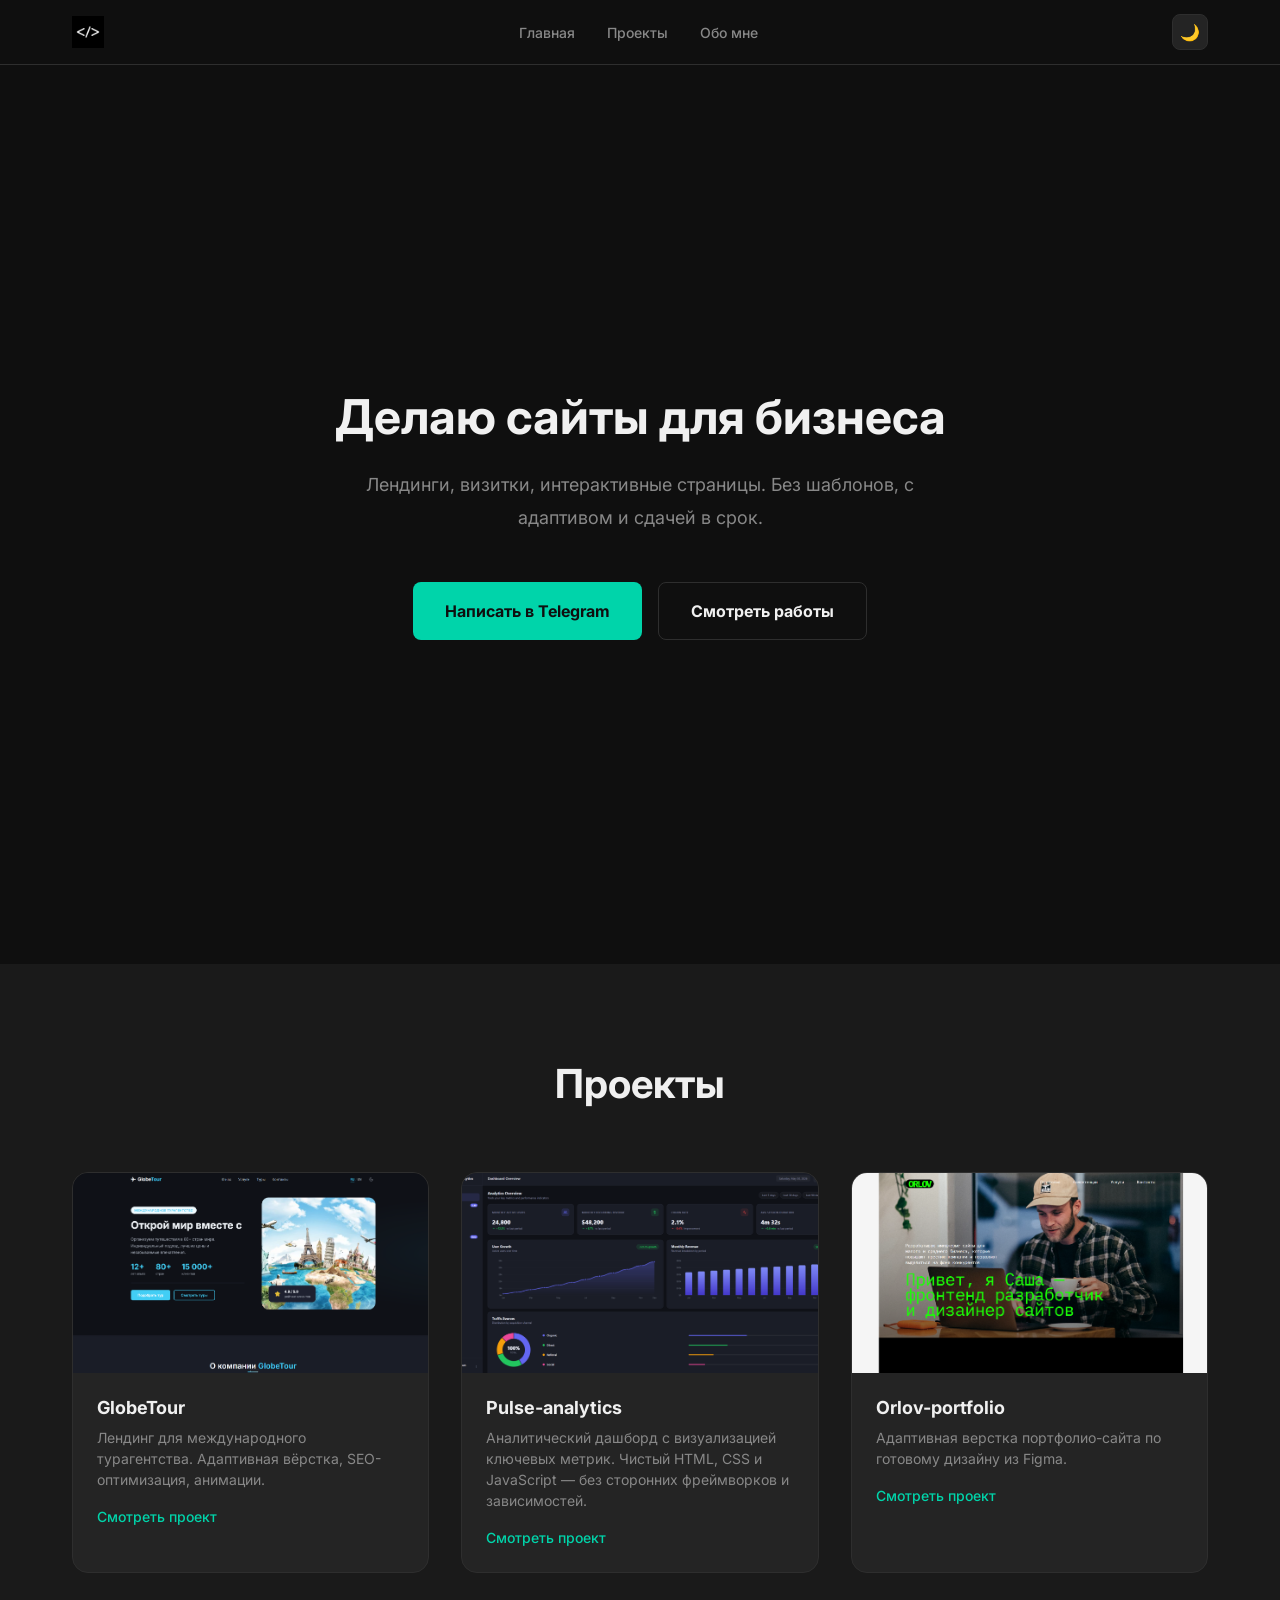
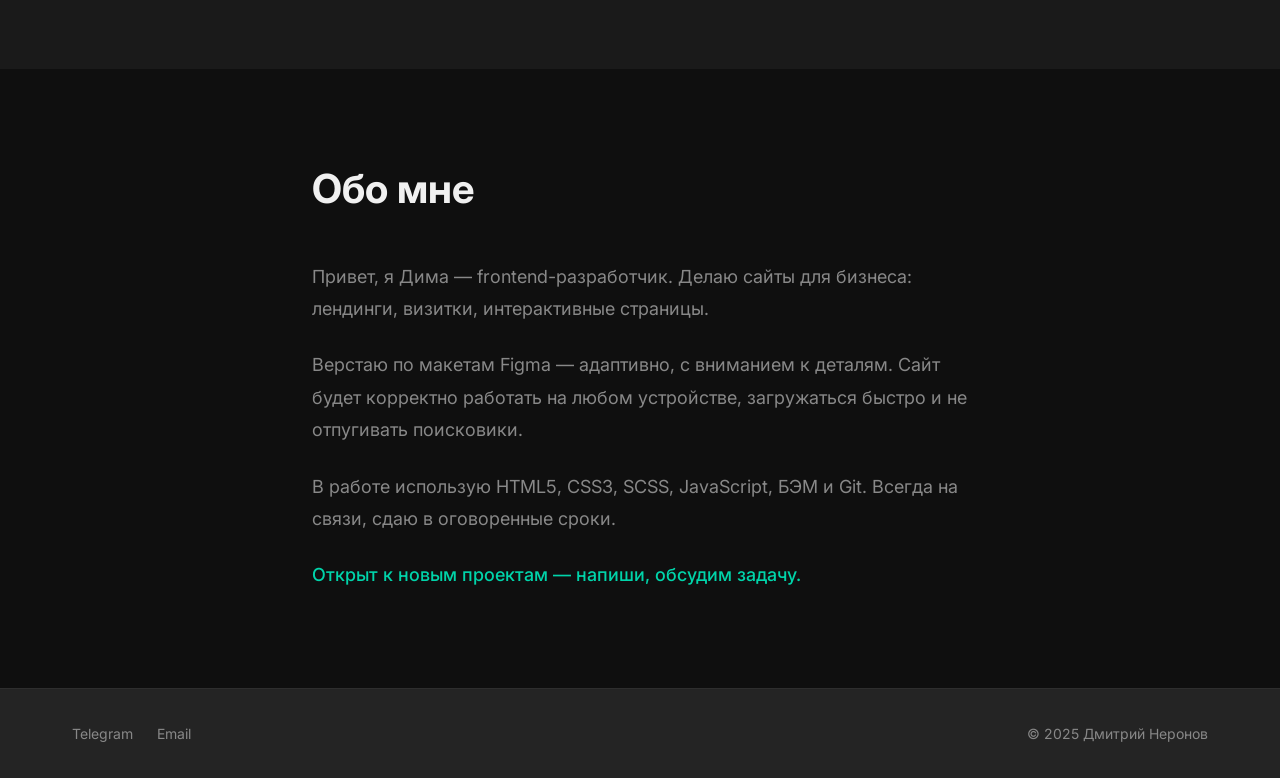
==== index.html @ 64922ca4 "feat: initial portfolio setup" ====
<!doctype html>
<html lang="ru">
  <head>
    <meta charset="UTF-8" />
    <meta name="viewport" content="width=device-width, initial-scale=1.0" />
    <meta
      name="description"
      content="Frontend-разработчик. Делаю лендинги и сайты для бизнеса — адаптивно, без шаблонов, в срок."
    />
    <meta name="author" content="Дмитрий Неронов" />
    <meta property="og:title" content="Дмитрий — Frontend Developer" />
    <meta
      property="og:description"
      content="Делаю сайты для бизнеса. Лендинги, визитки, интерактивные страницы."
    />
    <meta
      property="og:image"
      content="https://isdmitryy.github.io/images/og-image.jpg"
    />
    <meta property="og:url" content="https://isdmitryy.github.io/" />
    <meta property="og:type" content="website" />
    <link rel="icon" type="image/png" href="images/icons/logo.png" />
    <link rel="apple-touch-icon" href="images/icons/logo.png" />
    <link rel="preconnect" href="https://fonts.googleapis.com" />
    <link
      rel="stylesheet"
      href="https://fonts.googleapis.com/css2?family=Inter:wght@400;500;700&display=swap"
    />
    <link rel="stylesheet" href="css/main.css" />
    <title>Дмитрий — Frontend Developer</title>
  </head>
  <body>
    <header class="header">
      <div class="header__inner">
        <a href="#" class="header__logo">
          <img
            src="images/icons/logo.png"
            alt="Дмитрий — Frontend Developer"
            width="32"
            height="32"
          />
        </a>
        <nav class="header__nav" aria-label="Основная навигация">
          <ul class="header__list" id="nav-menu">
            <li class="header__item">
              <a href="#hero" class="header__link">Главная</a>
            </li>
            <li class="header__item">
              <a href="#projects" class="header__link">Проекты</a>
            </li>
            <li class="header__item">
              <a href="#about" class="header__link">Обо мне</a>
            </li>
          </ul>
        </nav>
        <button
          class="burger"
          aria-label="Открыть меню"
          aria-expanded="false"
          aria-controls="nav-menu"
        >
          <span class="burger__line"></span>
          <span class="burger__line"></span>
          <span class="burger__line"></span>
        </button>
        <button
          class="theme-toggle"
          aria-label="Переключить тему"
          title="Переключить тему"
        >
          <span class="theme-toggle__icon">🌙</span>
        </button>
      </div>
    </header>

    <main>
      <section class="hero" id="hero" aria-labelledby="hero-title">
        <div class="hero__content">
          <h1 class="hero__title" id="hero-title">Делаю сайты для бизнеса</h1>
          <p class="hero__subtitle">
            Лендинги, визитки, интерактивные страницы. Без шаблонов, с адаптивом
            и сдачей в срок.
          </p>
          <div class="hero__actions">
            <a href="https://t.me/isDmitryy" class="hero__btn"
              >Написать в Telegram</a
            >
            <a href="#projects" class="hero__btn--secondary">Смотреть работы</a>
          </div>
        </div>
      </section>

      <section class="projects" id="projects" aria-labelledby="projects-title">
        <div class="projects__inner">
          <h2 class="projects__title" id="projects-title">Проекты</h2>
          <div class="projects__grid">
            <article class="project-card">
              <img
                src="images/projects/globe-tour.jpg"
                alt="Скриншот сайта GlobeTour — турагентство"
                class="project-card__img"
                width="600"
                height="400"
                loading="lazy"
              />
              <div class="project-card__body">
                <h3 class="project-card__title">GlobeTour</h3>
                <p class="project-card__desc">
                  Лендинг для международного турагентства. Адаптивная вёрстка,
                  SEO-оптимизация, анимации.
                </p>
                <a
                  href="https://isdmitryy.github.io/globe_tour/"
                  class="project-card__link"
                  target="_blank"
                  rel="noopener noreferrer"
                  >Смотреть проект</a
                >
              </div>
            </article>
            <article class="project-card">
              <img
                src="images/projects/pulse-analytics.jpg"
                alt="Скриншот аналитического дашборда с визуализацией ключевых метрик"
                class="project-card__img"
                width="600"
                height="400"
                loading="lazy"
              />
              <div class="project-card__body">
                <h3 class="project-card__title">Pulse-analytics</h3>
                <p class="project-card__desc">
                  Аналитический дашборд с визуализацией ключевых метрик. Чистый
                  HTML, CSS и JavaScript — без сторонних фреймворков и
                  зависимостей.
                </p>
                <a
                  href="https://isdmitryy.github.io/pulse-analytics/"
                  class="project-card__link"
                  target="_blank"
                  rel="noopener noreferrer"
                  >Смотреть проект</a
                >
              </div>
            </article>
            <article class="project-card">
              <img
                src="images/projects/orlov-portfolio.jpg"
                alt="Скриншот сайта-портфолио Orlov-портфолио"
                class="project-card__img"
                width="600"
                height="400"
                loading="lazy"
              />
              <div class="project-card__body">
                <h3 class="project-card__title">Orlov-portfolio</h3>
                <p class="project-card__desc">
                  Адаптивная верстка портфолио-сайта по готовому дизайну из
                  Figma.
                </p>
                <a
                  href="https://isdmitryy.github.io/orlov-portfolio/"
                  class="project-card__link"
                  target="_blank"
                  rel="noopener noreferrer"
                  >Смотреть проект</a
                >
              </div>
            </article>
          </div>
        </div>
      </section>

      <section class="about" id="about" aria-labelledby="about-title">
        <div class="about__inner">
          <h2 class="about__title" id="about-title">Обо мне</h2>
          <p class="about__text">
            Привет, я Дима — frontend-разработчик. Делаю сайты для бизнеса:
            лендинги, визитки, интерактивные страницы.
          </p>
          <p class="about__text">
            Верстаю по макетам Figma — адаптивно, с вниманием к деталям. Сайт
            будет корректно работать на любом устройстве, загружаться быстро и
            не отпугивать поисковики.
          </p>
          <p class="about__text">
            В работе использую HTML5, CSS3, SCSS, JavaScript, БЭМ и Git. Всегда
            на связи, сдаю в оговоренные сроки.
          </p>
          <p class="about__text">
            Открыт к новым проектам — напиши, обсудим задачу.
          </p>
        </div>
      </section>
    </main>

    <footer class="footer">
      <div class="footer__inner">
        <div class="footer__contacts">
          <a
            href="https://t.me/isDmitryy"
            class="footer__link"
            target="_blank"
            rel="noopener noreferrer"
            >Telegram</a
          >
          <a
            href="mailto:neronov.neronov-dmitriy@yandex.ru"
            class="footer__link"
            >Email</a
          >
        </div>
        <p class="footer__copy">© 2025 Дмитрий Неронов</p>
      </div>
    </footer>
    <script src="js/main.js"></script>
  </body>
</html>
---- css/main.css ----
:root {
  --color-bg: #0f0f0f;
  --color-bg-secondary: #1a1a1a;
  --color-surface: #242424;
  --color-border: #2e2e2e;
  --color-text: #f0f0f0;
  --color-text-muted: #888888;
  --color-accent: #00d4aa;
  --color-accent-hover: #00bfa0;
}

[data-theme=light] {
  --color-bg: #ffffff;
  --color-bg-secondary: #f5f5f5;
  --color-surface: #ebebeb;
  --color-border: #dedede;
  --color-text: #1a1a1a;
  --color-text-muted: #666666;
  --color-accent: #00a88a;
  --color-accent-hover: #008f75;
}

*,
*::before,
*::after {
  box-sizing: border-box;
  margin: 0;
  padding: 0;
}

html {
  scroll-behavior: smooth;
}

body {
  font-family: "Inter", sans-serif;
  font-size: 1rem;
  font-weight: 400;
  line-height: 1.5;
  color: var(--color-text);
  background-color: var(--color-bg);
  -webkit-font-smoothing: antialiased;
}

main {
  padding-top: 64px;
}

img,
video {
  max-width: 100%;
  height: auto;
  display: block;
}

a {
  color: inherit;
  text-decoration: none;
}

ul,
ol {
  list-style: none;
}

button {
  cursor: pointer;
  border: none;
  background: none;
  font: inherit;
}

input,
textarea {
  font: inherit;
}

h1,
h2,
h3,
h4,
h5,
h6 {
  font-weight: 700;
  line-height: 1.2;
  color: var(--color-text);
}

h1 {
  font-size: 3rem;
}

h2 {
  font-size: 2.5rem;
}

h3 {
  font-size: 2rem;
}

h4 {
  font-size: 1.5rem;
}

p {
  line-height: 1.8;
  color: var(--color-text-muted);
}

.text-accent {
  color: var(--color-accent);
}

.text-muted {
  color: var(--color-text-muted);
}

@media (max-width: 768px) {
  h1 {
    font-size: 2.5rem;
  }
  h2 {
    font-size: 2rem;
  }
  h3 {
    font-size: 1.5rem;
  }
}
@media (max-width: 480px) {
  h1 {
    font-size: 2rem;
  }
  h2 {
    font-size: 1.5rem;
  }
  h3 {
    font-size: 1.125rem;
  }
}
.header {
  position: fixed;
  top: 0;
  left: 0;
  right: 0;
  z-index: 100;
  background-color: var(--color-bg);
  border-bottom: 1px solid var(--color-border);
  transition: background-color 0.3s ease;
}
.header__inner {
  width: 100%;
  max-width: 1200px;
  margin-inline: auto;
  padding-inline: 2rem;
}
@media (max-width: 768px) {
  .header__inner {
    padding-inline: 1.5rem;
  }
}
@media (max-width: 480px) {
  .header__inner {
    padding-inline: 1rem;
  }
}
.header__inner {
  display: flex;
  align-items: center;
  justify-content: space-between;
  height: 64px;
}
.header__logo {
  font-size: 1.125rem;
  font-weight: 700;
  color: var(--color-text);
  display: flex;
  align-items: center;
  gap: 0.5rem;
}
.header__logo img {
  width: 32px;
  height: 32px;
}
.header__list {
  display: flex;
  align-items: center;
  justify-content: center;
  gap: 2rem;
}
.header__link {
  font-size: 0.875rem;
  font-weight: 500;
  color: var(--color-text-muted);
  transition: color 0.15s ease;
}
.header__link:hover {
  color: var(--color-accent);
}

.theme-toggle {
  display: flex;
  align-items: center;
  justify-content: center;
  width: 36px;
  height: 36px;
  border-radius: 8px;
  background-color: var(--color-surface);
  border: 1px solid var(--color-border);
  cursor: pointer;
  transition: border-color 0.15s ease;
  font-size: 1rem;
}
.theme-toggle:hover {
  border-color: var(--color-accent);
}

.burger {
  display: none;
  flex-direction: column;
  gap: 5px;
  padding: 0.5rem;
  background: none;
  border: none;
  cursor: pointer;
}
@media (max-width: 768px) {
  .burger {
    display: flex;
  }
}
.burger__line {
  display: block;
  width: 24px;
  height: 2px;
  background-color: var(--color-text);
  border-radius: 2px;
  transition: transform 0.15s ease, opacity 0.15s ease;
}
.burger.is-active .burger__line:nth-child(1) {
  transform: translateY(7px) rotate(45deg);
}
.burger.is-active .burger__line:nth-child(2) {
  opacity: 0;
}
.burger.is-active .burger__line:nth-child(3) {
  transform: translateY(-7px) rotate(-45deg);
}

@media (max-width: 768px) {
  .header__nav {
    display: none;
    position: absolute;
    top: 64px;
    left: 0;
    right: 0;
    background-color: var(--color-bg);
    border-bottom: 1px solid var(--color-border);
    padding: 1.5rem;
  }
  .header__nav.is-open {
    display: block;
  }
  .header__list {
    flex-direction: column;
    align-items: flex-start;
    gap: 1rem;
  }
}
.hero {
  min-height: 100vh;
  display: flex;
  align-items: center;
  justify-content: center;
  background-color: var(--color-bg);
  padding-block: 6rem;
}
.hero__content {
  width: 100%;
  max-width: 1200px;
  margin-inline: auto;
  padding-inline: 2rem;
}
@media (max-width: 768px) {
  .hero__content {
    padding-inline: 1.5rem;
  }
}
@media (max-width: 480px) {
  .hero__content {
    padding-inline: 1rem;
  }
}
.hero__content {
  max-width: 800px;
  text-align: center;
}
.hero__title {
  font-size: 3rem;
  font-weight: 700;
  color: var(--color-text);
  line-height: 1.2;
  margin-bottom: 1.5rem;
}
@media (max-width: 768px) {
  .hero__title {
    font-size: 2.5rem;
  }
}
@media (max-width: 480px) {
  .hero__title {
    font-size: 2rem;
  }
}
.hero__subtitle {
  font-size: 1.125rem;
  color: var(--color-text-muted);
  line-height: 1.8;
  margin-bottom: 3rem;
  max-width: 600px;
  margin-inline: auto;
}
@media (max-width: 480px) {
  .hero__subtitle {
    font-size: 1rem;
  }
}
.hero__actions {
  display: flex;
  gap: 1rem;
  justify-content: center;
  flex-wrap: wrap;
}
.hero__btn, .hero__btn--secondary {
  display: inline-flex;
  align-items: center;
  padding: 1rem 2rem;
  background-color: var(--color-accent);
  color: #0f0f0f;
  font-weight: 700;
  font-size: 1rem;
  border-radius: 8px;
  transition: background-color 0.15s ease;
}
.hero__btn:hover, .hero__btn--secondary:hover {
  background-color: var(--color-accent-hover);
}
.hero__btn--secondary {
  background-color: transparent;
  color: var(--color-text);
  border: 1px solid var(--color-border);
}
.hero__btn--secondary:hover {
  border-color: var(--color-accent);
  color: var(--color-accent);
  background-color: transparent;
}

.projects {
  padding-block: 6rem;
  background-color: var(--color-bg-secondary);
}
.projects__inner {
  width: 100%;
  max-width: 1200px;
  margin-inline: auto;
  padding-inline: 2rem;
}
@media (max-width: 768px) {
  .projects__inner {
    padding-inline: 1.5rem;
  }
}
@media (max-width: 480px) {
  .projects__inner {
    padding-inline: 1rem;
  }
}
.projects__title {
  text-align: center;
  margin-bottom: 4rem;
  color: var(--color-text);
}
.projects__grid {
  display: grid;
  grid-template-columns: repeat(3, 1fr);
  gap: 2rem;
}
@media (max-width: 768px) {
  .projects__grid {
    grid-template-columns: repeat(2, 1fr);
  }
}
@media (max-width: 480px) {
  .projects__grid {
    grid-template-columns: 1fr;
  }
}

.project-card {
  background-color: var(--color-surface);
  border-radius: 16px;
  overflow: hidden;
  border: 1px solid var(--color-border);
  transition: transform 0.3s ease, border-color 0.3s ease;
}
.project-card:hover {
  transform: translateY(-4px);
  border-color: var(--color-accent);
}
.project-card__img {
  width: 100%;
  height: 200px;
  -o-object-fit: cover;
     object-fit: cover;
}
.project-card__body {
  padding: 1.5rem;
  display: flex;
  flex-direction: column;
  gap: 0.5rem;
}
.project-card__title {
  font-size: 1.125rem;
  font-weight: 700;
  color: var(--color-text);
}
.project-card__desc {
  font-size: 0.875rem;
  color: var(--color-text-muted);
  line-height: 1.5;
  flex: 1;
}
.project-card__link {
  display: inline-flex;
  align-items: center;
  gap: 0.25rem;
  font-size: 0.875rem;
  font-weight: 500;
  color: var(--color-accent);
  transition: color 0.15s ease;
  margin-top: 0.5rem;
}
.project-card__link:hover {
  color: var(--color-accent-hover);
}

.about {
  padding-block: 6rem;
  background-color: var(--color-bg);
}
.about__inner {
  width: 100%;
  max-width: 1200px;
  margin-inline: auto;
  padding-inline: 2rem;
}
@media (max-width: 768px) {
  .about__inner {
    padding-inline: 1.5rem;
  }
}
@media (max-width: 480px) {
  .about__inner {
    padding-inline: 1rem;
  }
}
.about__inner {
  max-width: 720px;
}
.about__title {
  margin-bottom: 3rem;
  color: var(--color-text);
}
.about__text {
  font-size: 1.125rem;
  line-height: 1.8;
  color: var(--color-text-muted);
  margin-bottom: 1.5rem;
}
.about__text:last-child {
  margin-bottom: 0;
  color: var(--color-accent);
  font-weight: 500;
}

.footer {
  background-color: var(--color-surface);
  border-top: 1px solid var(--color-border);
  padding-block: 2rem;
}
.footer__inner {
  width: 100%;
  max-width: 1200px;
  margin-inline: auto;
  padding-inline: 2rem;
}
@media (max-width: 768px) {
  .footer__inner {
    padding-inline: 1.5rem;
  }
}
@media (max-width: 480px) {
  .footer__inner {
    padding-inline: 1rem;
  }
}
.footer__inner {
  display: flex;
  align-items: center;
  justify-content: space-between;
}
@media (max-width: 480px) {
  .footer__inner {
    flex-direction: column;
    gap: 1rem;
    text-align: center;
  }
}
.footer__contacts {
  display: flex;
  gap: 1.5rem;
}
.footer__link {
  font-size: 0.875rem;
  color: var(--color-text-muted);
  transition: color 0.15s ease;
}
.footer__link:hover {
  color: var(--color-accent);
}
.footer__copy {
  font-size: 0.875rem;
  color: var(--color-text-muted);
}/*# sourceMappingURL=main.css.map */
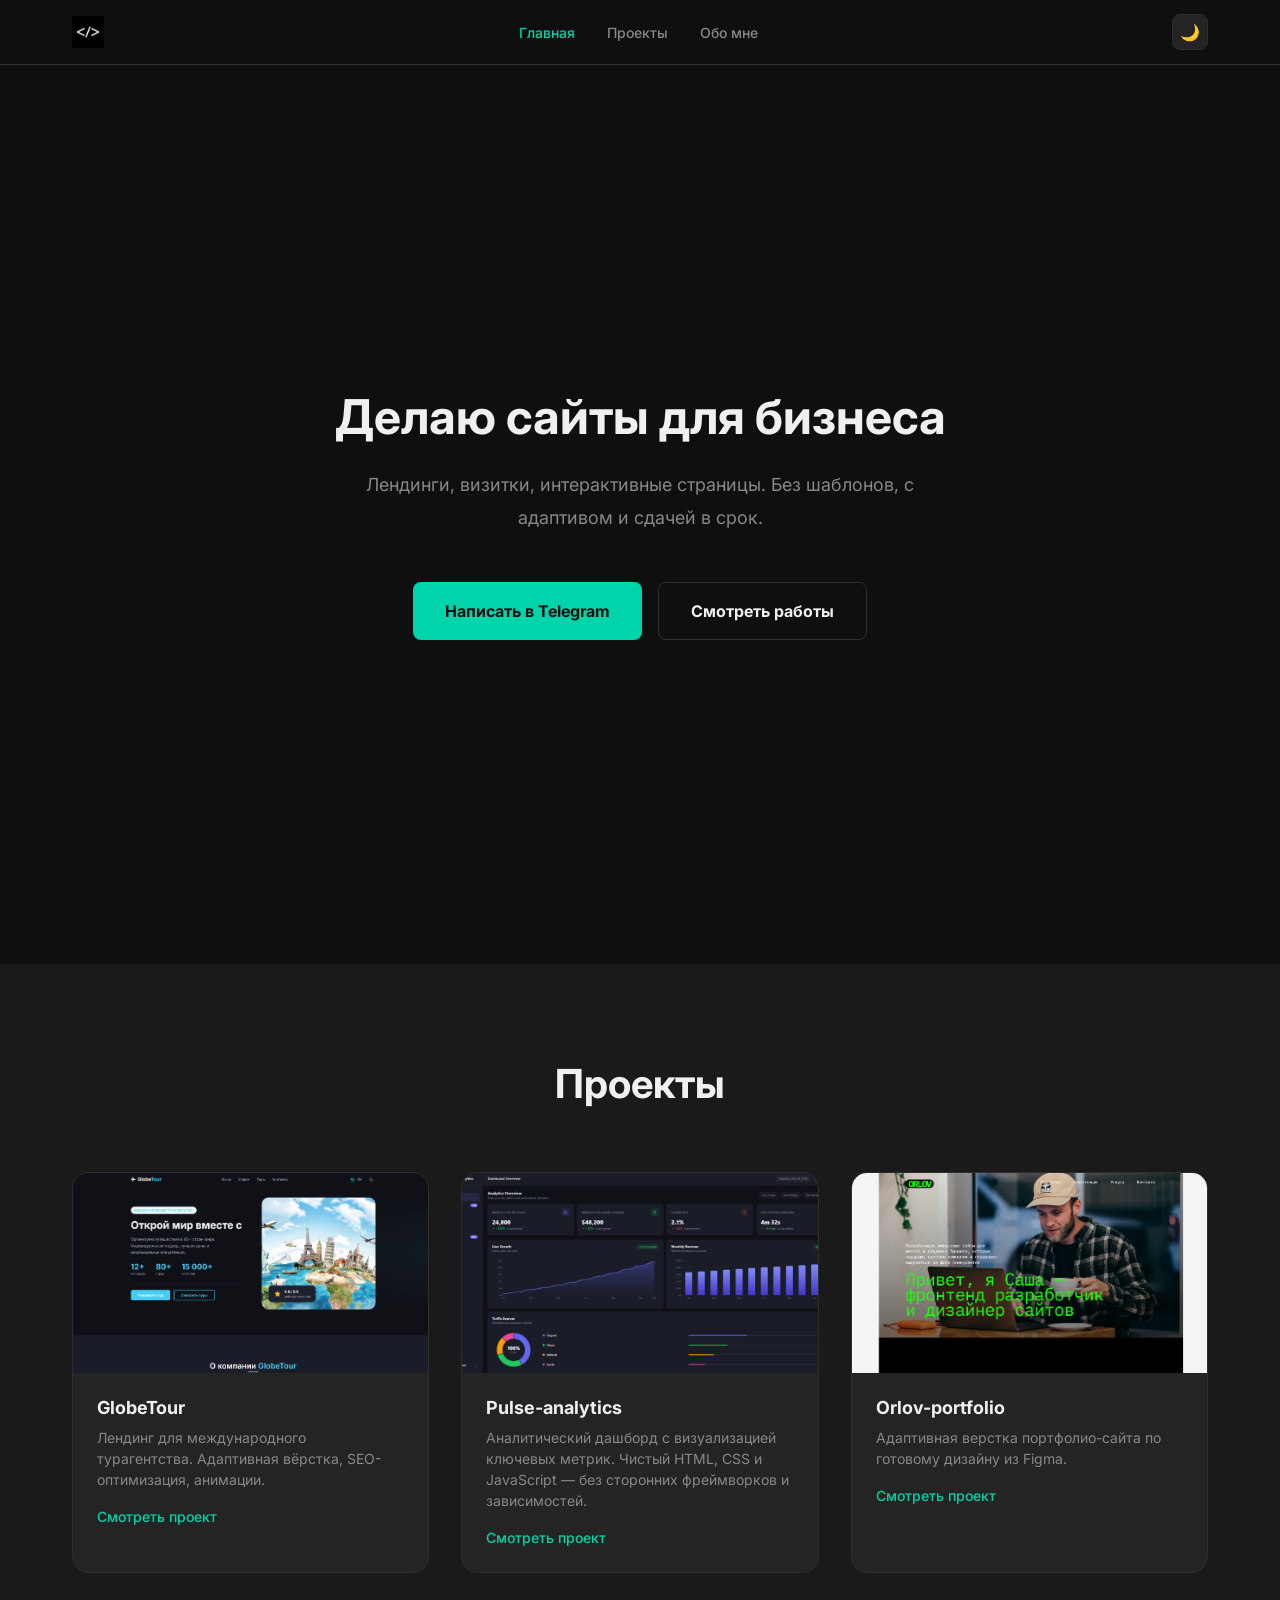
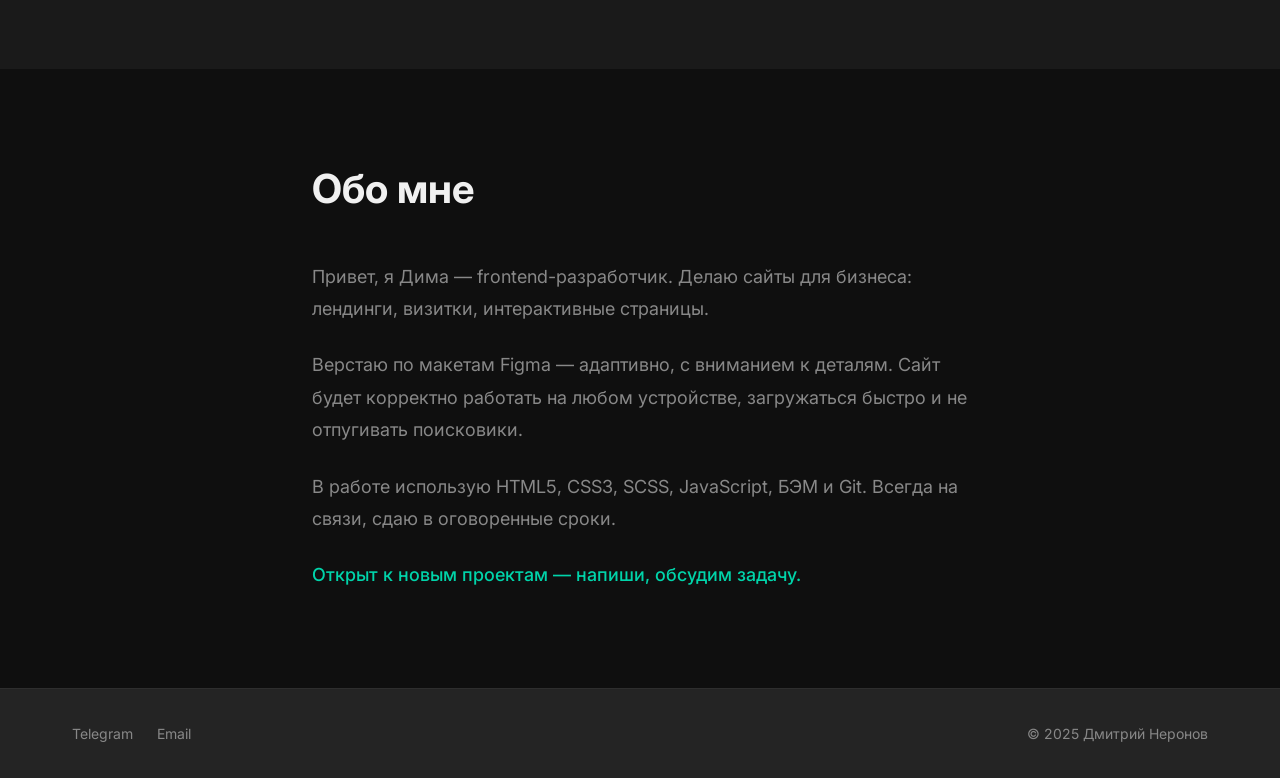
==== commit dfd0c661: "feat: scroll-to-top and active nav highlight" ====
--- a/index.html
+++ b/index.html
@@ -213,6 +213,7 @@
         <p class="footer__copy">© 2025 Дмитрий Неронов</p>
       </div>
     </footer>
+    <button class="scroll-top" aria-label="Наверх" title="Наверх">↑</button>
     <script src="js/main.js"></script>
   </body>
 </html>
--- a/css/main.css
+++ b/css/main.css
@@ -196,6 +196,9 @@
 .header__link:hover {
   color: var(--color-accent);
 }
+.header__link.is-active {
+  color: var(--color-accent);
+}
 
 .theme-toggle {
   display: flex;
@@ -531,4 +534,35 @@
 .footer__copy {
   font-size: 0.875rem;
   color: var(--color-text-muted);
+}
+
+.scroll-top {
+  position: fixed;
+  bottom: 2rem;
+  right: 2rem;
+  width: 44px;
+  height: 44px;
+  border-radius: 50%;
+  background-color: var(--color-accent);
+  color: #0f0f0f;
+  font-size: 1.125rem;
+  font-weight: 700;
+  border: none;
+  cursor: pointer;
+  display: flex;
+  align-items: center;
+  justify-content: center;
+  opacity: 0;
+  visibility: hidden;
+  transform: translateY(10px);
+  transition: opacity 0.3s ease, visibility 0.3s ease, transform 0.3s ease;
+  z-index: 99;
+}
+.scroll-top.is-visible {
+  opacity: 1;
+  visibility: visible;
+  transform: translateY(0);
+}
+.scroll-top:hover {
+  background-color: var(--color-accent-hover);
 }/*# sourceMappingURL=main.css.map */
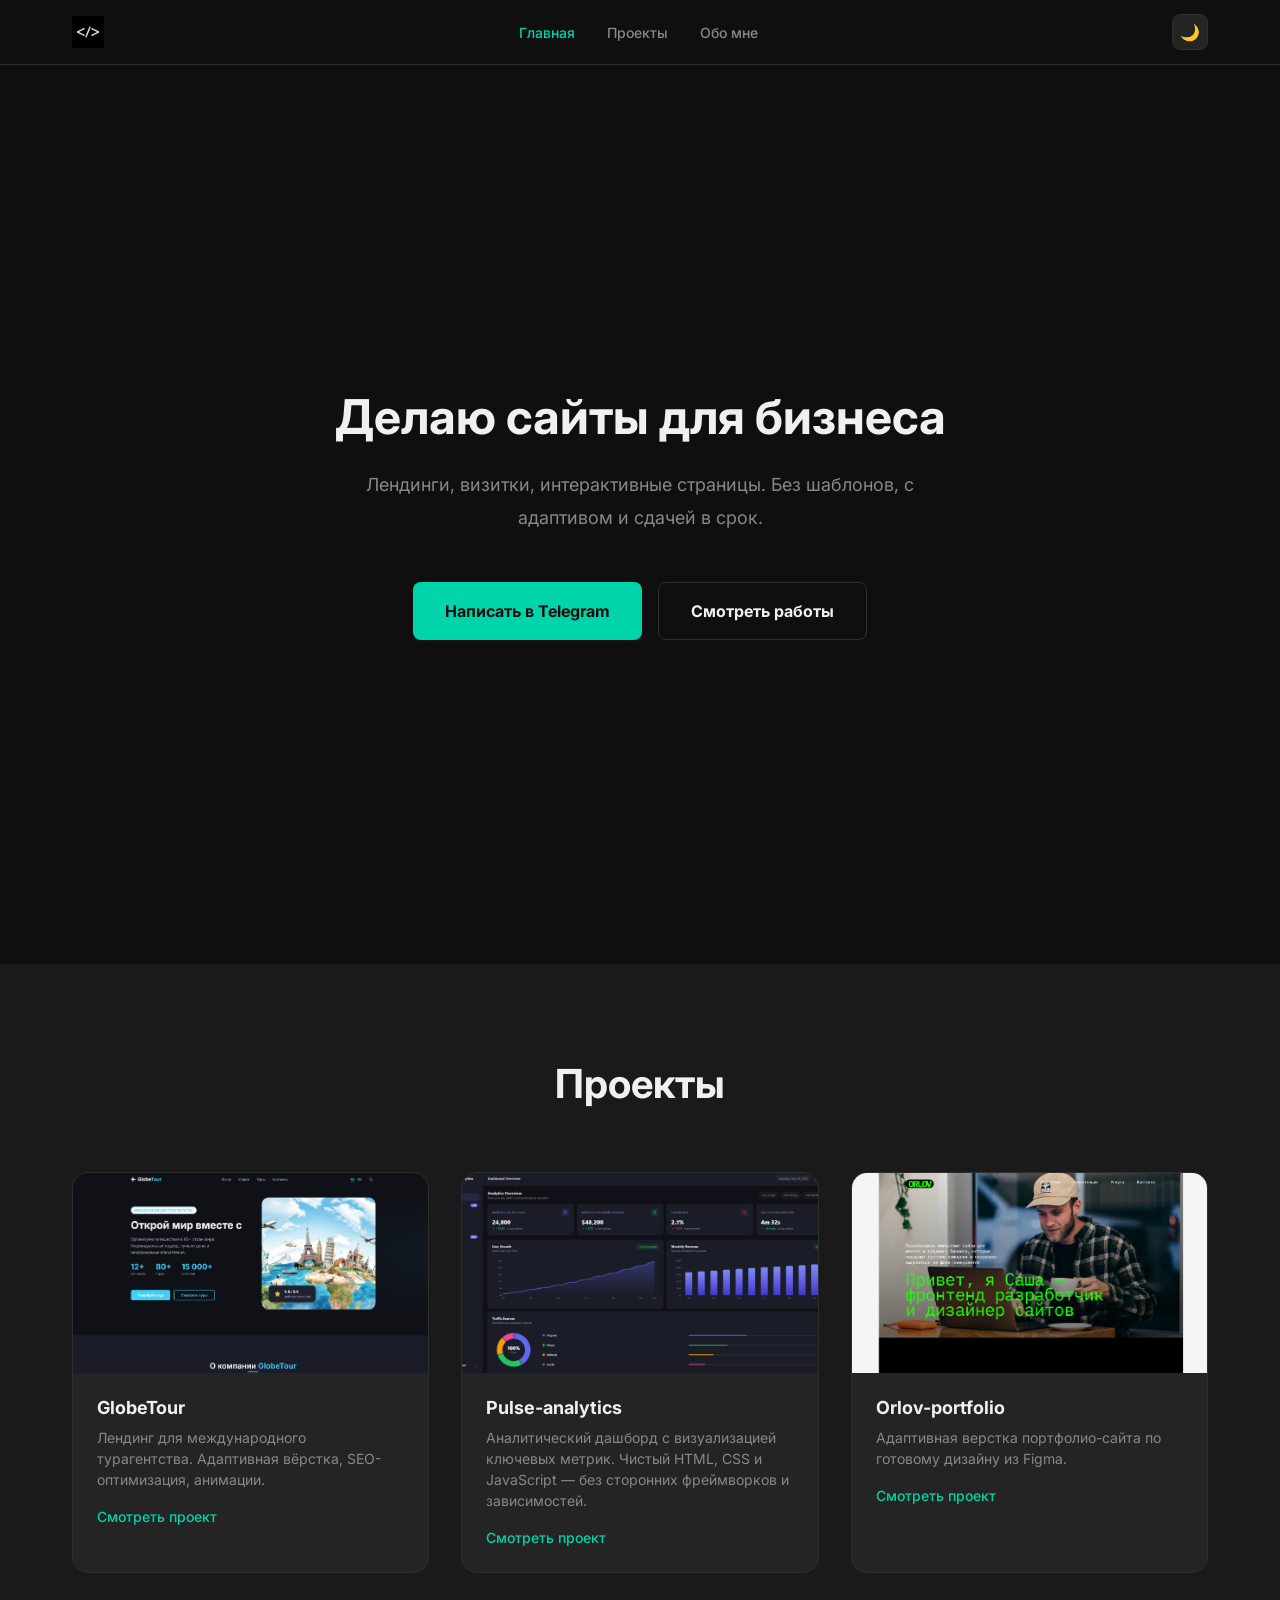
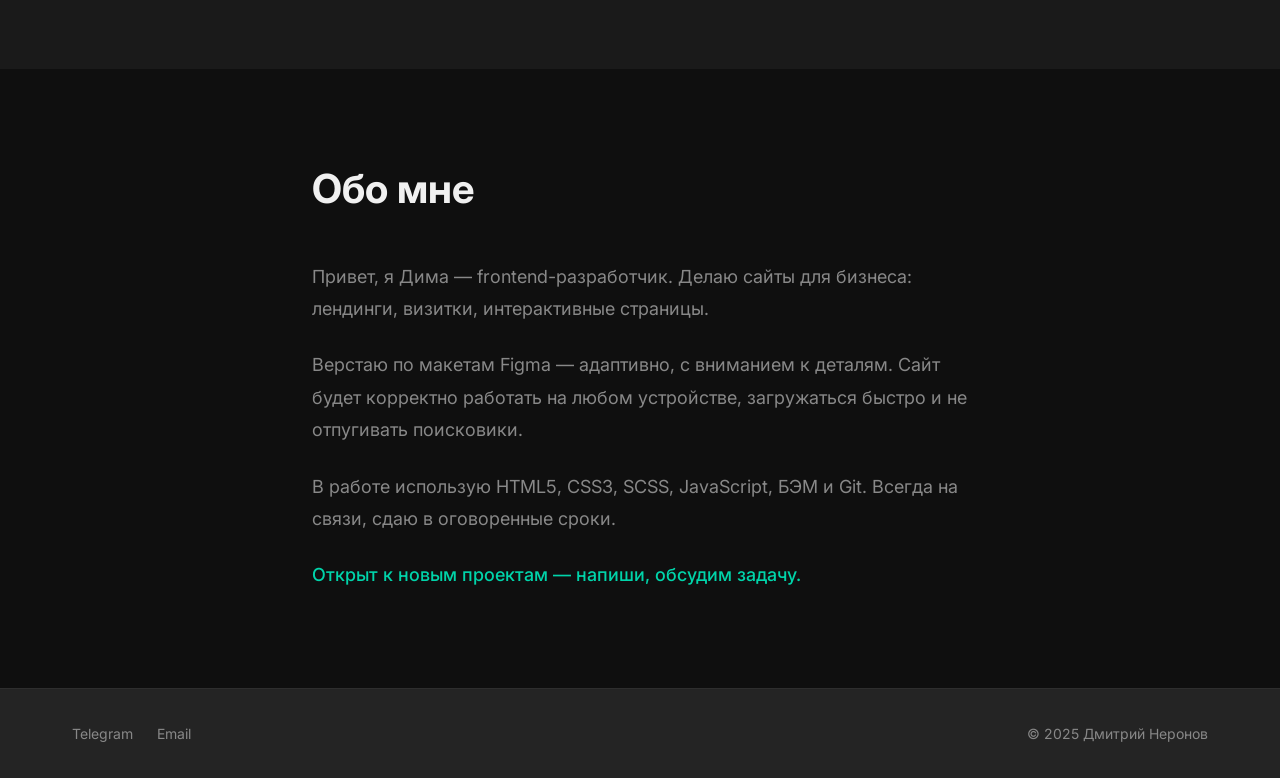
==== commit 54810181: "feat: scroll animations and fade-up effects" ====
--- a/index.html
+++ b/index.html
@@ -75,7 +75,7 @@
 
     <main>
       <section class="hero" id="hero" aria-labelledby="hero-title">
-        <div class="hero__content">
+        <div class="hero__content fade-up">
           <h1 class="hero__title" id="hero-title">Делаю сайты для бизнеса</h1>
           <p class="hero__subtitle">
             Лендинги, визитки, интерактивные страницы. Без шаблонов, с адаптивом
@@ -92,9 +92,9 @@
 
       <section class="projects" id="projects" aria-labelledby="projects-title">
         <div class="projects__inner">
-          <h2 class="projects__title" id="projects-title">Проекты</h2>
+          <h2 class="projects__title fade-up" id="projects-title">Проекты</h2>
           <div class="projects__grid">
-            <article class="project-card">
+            <article class="project-card fade-up fade-up--delay-1">
               <img
                 src="images/projects/globe-tour.jpg"
                 alt="Скриншот сайта GlobeTour — турагентство"
@@ -118,7 +118,7 @@
                 >
               </div>
             </article>
-            <article class="project-card">
+            <article class="project-card fade-up fade-up--delay-2">
               <img
                 src="images/projects/pulse-analytics.jpg"
                 alt="Скриншот аналитического дашборда с визуализацией ключевых метрик"
@@ -143,7 +143,7 @@
                 >
               </div>
             </article>
-            <article class="project-card">
+            <article class="project-card fade-up fade-up--delay-3">
               <img
                 src="images/projects/orlov-portfolio.jpg"
                 alt="Скриншот сайта-портфолио Orlov-портфолио"
@@ -172,7 +172,7 @@
       </section>
 
       <section class="about" id="about" aria-labelledby="about-title">
-        <div class="about__inner">
+        <div class="about__inner fade-up">
           <h2 class="about__title" id="about-title">Обо мне</h2>
           <p class="about__text">
             Привет, я Дима — frontend-разработчик. Делаю сайты для бизнеса:
--- a/css/main.css
+++ b/css/main.css
@@ -565,4 +565,26 @@
 }
 .scroll-top:hover {
   background-color: var(--color-accent-hover);
+}
+
+.fade-up {
+  opacity: 0;
+  transform: translateY(30px);
+  transition: opacity 0.6s ease, transform 0.6s ease;
+}
+.fade-up.is-visible {
+  opacity: 1;
+  transform: translateY(0);
+}
+
+.fade-up--delay-1 {
+  transition-delay: 0.1s;
+}
+
+.fade-up--delay-2 {
+  transition-delay: 0.2s;
+}
+
+.fade-up--delay-3 {
+  transition-delay: 0.3s;
 }/*# sourceMappingURL=main.css.map */
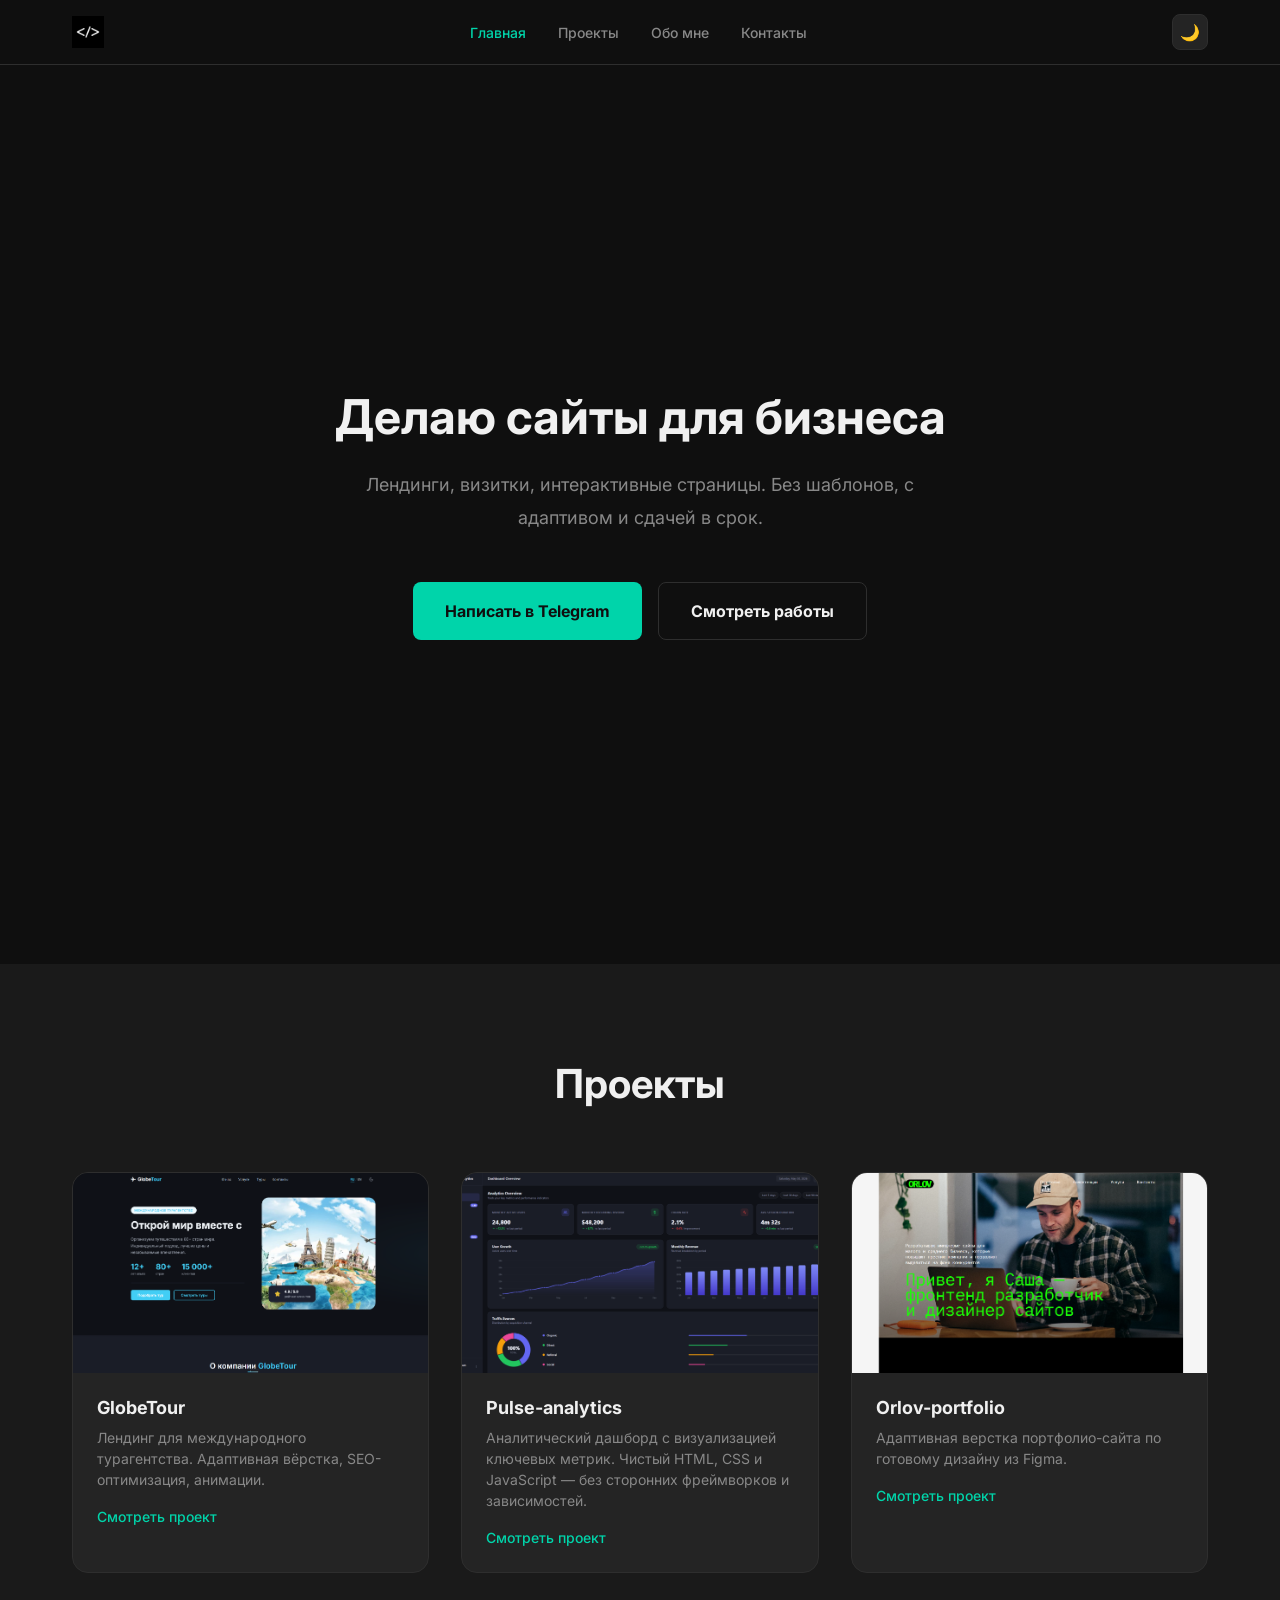
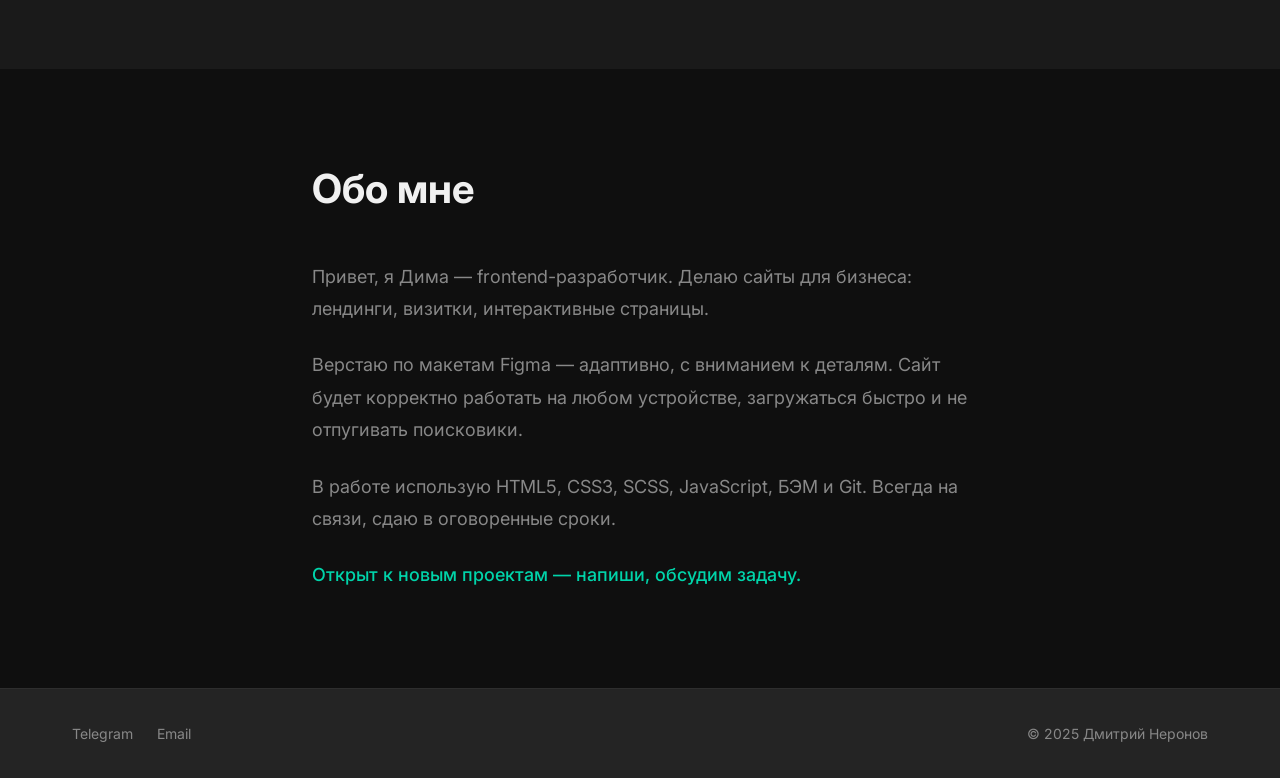
==== commit 832c9acf: "feat: contact page with form validation" ====
--- a/index.html
+++ b/index.html
@@ -22,9 +22,17 @@
     <link rel="icon" type="image/png" href="images/icons/logo.png" />
     <link rel="apple-touch-icon" href="images/icons/logo.png" />
     <link rel="preconnect" href="https://fonts.googleapis.com" />
+    <link rel="preconnect" href="https://fonts.gstatic.com" crossorigin />
+    <link
+      rel="preload"
+      as="style"
+      href="https://fonts.googleapis.com/css2?family=Inter:wght@400;500;700&display=swap"
+    />
     <link
       rel="stylesheet"
       href="https://fonts.googleapis.com/css2?family=Inter:wght@400;500;700&display=swap"
+      media="print"
+      onload="this.media = 'all'"
     />
     <link rel="stylesheet" href="css/main.css" />
     <title>Дмитрий — Frontend Developer</title>
@@ -50,6 +58,9 @@
             </li>
             <li class="header__item">
               <a href="#about" class="header__link">Обо мне</a>
+            </li>
+            <li class="header__item">
+              <a href="contact.html" class="header__link">Контакты</a>
             </li>
           </ul>
         </nav>
--- a/css/main.css
+++ b/css/main.css
@@ -587,4 +587,127 @@
 
 .fade-up--delay-3 {
   transition-delay: 0.3s;
+}
+
+.contact {
+  min-height: 100vh;
+  padding-block: 6rem;
+  background-color: var(--color-bg);
+  display: flex;
+  align-items: center;
+  justify-content: center;
+}
+.contact__inner {
+  width: 100%;
+  max-width: 1200px;
+  margin-inline: auto;
+  padding-inline: 2rem;
+}
+@media (max-width: 768px) {
+  .contact__inner {
+    padding-inline: 1.5rem;
+  }
+}
+@media (max-width: 480px) {
+  .contact__inner {
+    padding-inline: 1rem;
+  }
+}
+.contact__inner {
+  max-width: 640px;
+}
+.contact__title {
+  margin-bottom: 1rem;
+  color: var(--color-text);
+}
+.contact__subtitle {
+  color: var(--color-text-muted);
+  margin-bottom: 4rem;
+  font-size: 1.125rem;
+}
+.contact__links {
+  display: flex;
+  gap: 1.5rem;
+  margin-top: 3rem;
+}
+.contact__link {
+  font-size: 0.875rem;
+  color: var(--color-text-muted);
+  transition: color 0.15s ease;
+}
+.contact__link:hover {
+  color: var(--color-accent);
+}
+
+.contact-form {
+  display: flex;
+  flex-direction: column;
+  gap: 1.5rem;
+}
+.contact-form__group {
+  display: flex;
+  flex-direction: column;
+  gap: 0.25rem;
+}
+.contact-form__label {
+  font-size: 0.875rem;
+  font-weight: 500;
+  color: var(--color-text);
+}
+.contact-form__input {
+  width: 100%;
+  padding: 1rem;
+  background-color: var(--color-surface);
+  border: 1px solid var(--color-border);
+  border-radius: 8px;
+  color: var(--color-text);
+  font-size: 1rem;
+  transition: border-color 0.15s ease;
+  outline: none;
+}
+.contact-form__input::-moz-placeholder {
+  color: var(--color-text-muted);
+}
+.contact-form__input::placeholder {
+  color: var(--color-text-muted);
+}
+.contact-form__input:focus {
+  border-color: var(--color-accent);
+}
+.contact-form__input--textarea {
+  resize: vertical;
+  min-height: 120px;
+  font-family: "Inter", sans-serif;
+}
+.contact-form__input.is-error {
+  border-color: #ff4d4d;
+}
+.contact-form__error {
+  font-size: 0.75rem;
+  color: #ff4d4d;
+  min-height: 1em;
+}
+.contact-form__btn {
+  align-self: flex-start;
+  padding: 1rem 3rem;
+  background-color: var(--color-accent);
+  color: #0f0f0f;
+  font-weight: 700;
+  font-size: 1rem;
+  border-radius: 8px;
+  border: none;
+  cursor: pointer;
+  transition: background-color 0.15s ease;
+}
+.contact-form__btn:hover {
+  background-color: var(--color-accent-hover);
+}
+.contact-form__btn:disabled {
+  opacity: 0.6;
+  cursor: not-allowed;
+}
+.contact-form__success {
+  color: var(--color-accent);
+  font-size: 0.875rem;
+  min-height: 1em;
 }/*# sourceMappingURL=main.css.map */
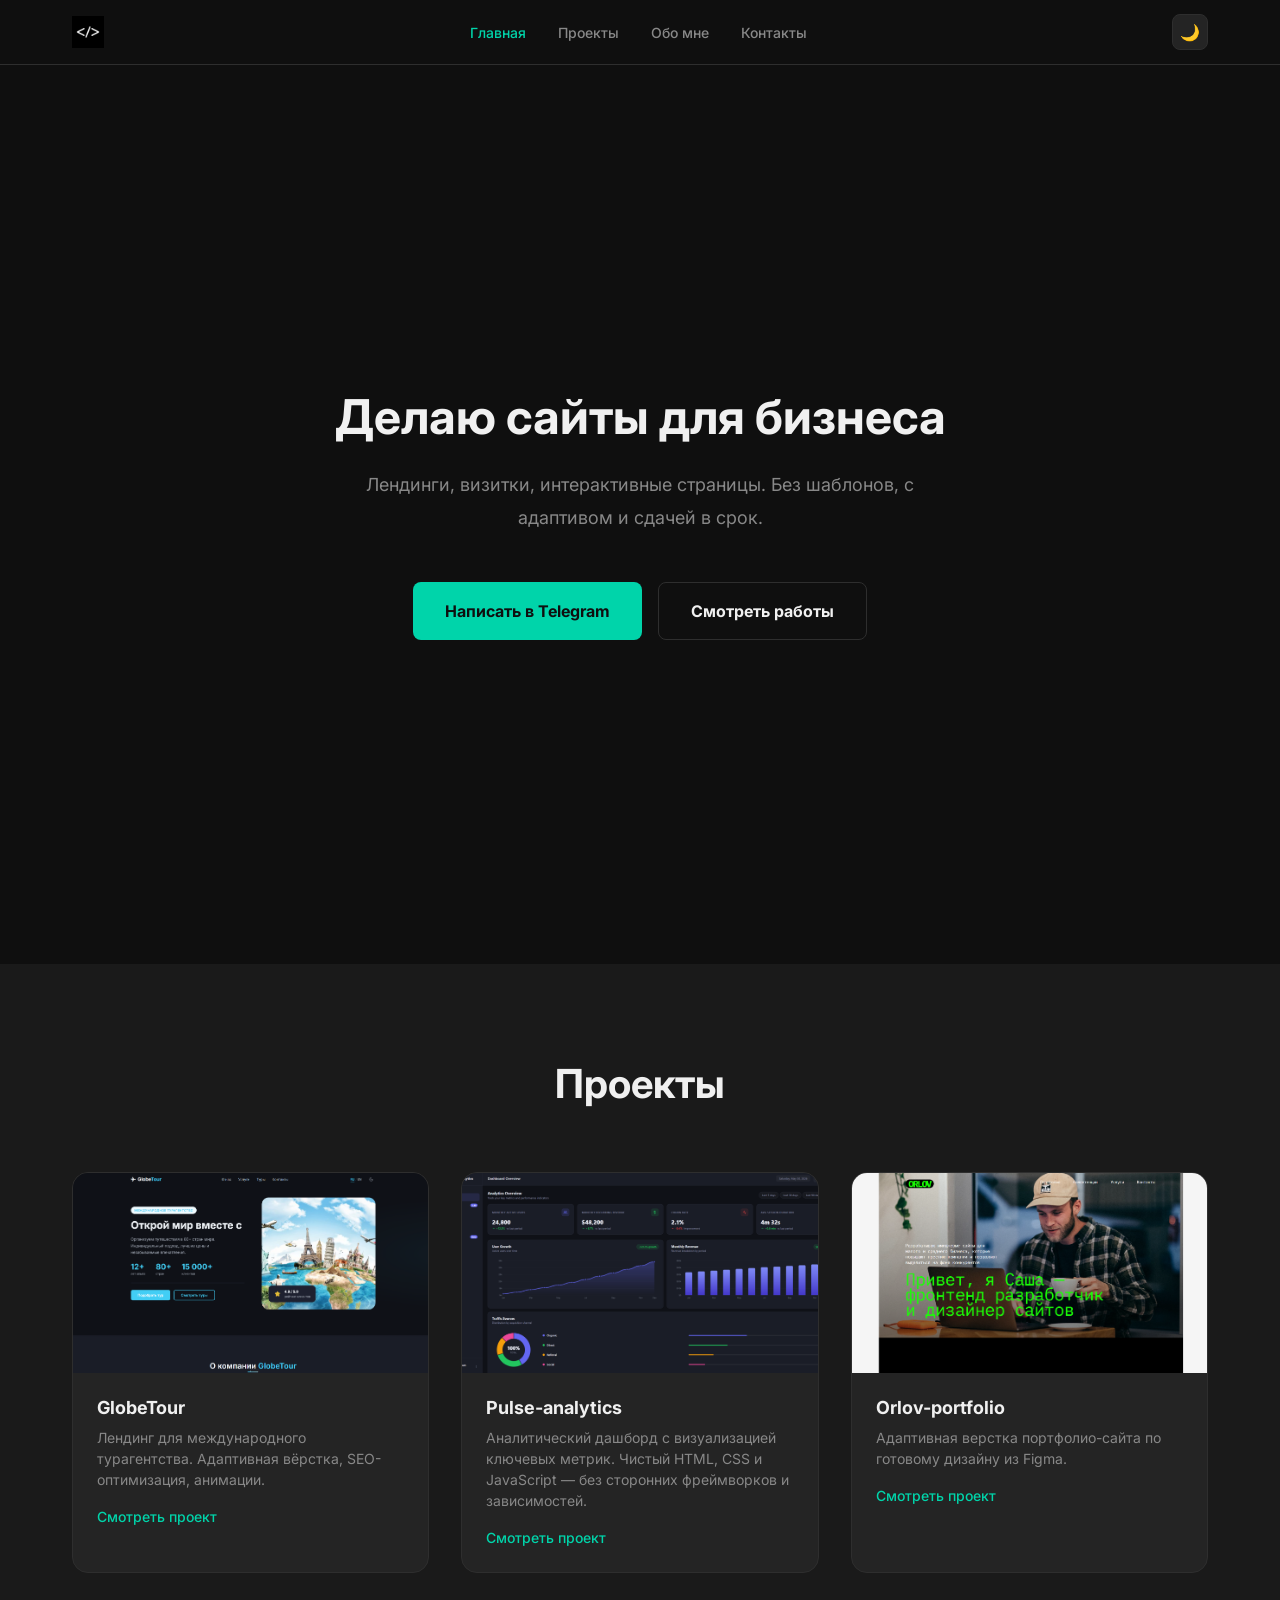
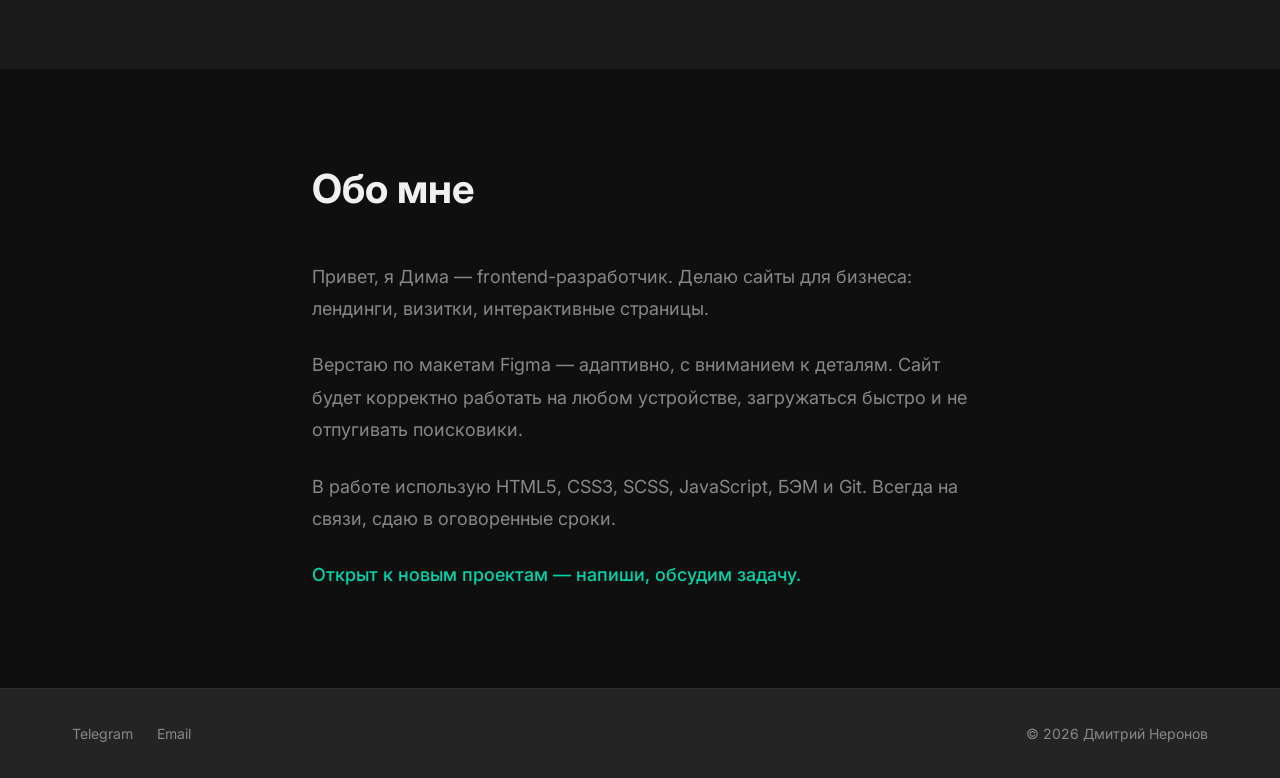
==== commit b32d9812: "Update footer copyright year to 2026" ====
--- a/index.html
+++ b/index.html
@@ -221,7 +221,7 @@
             >Email</a
           >
         </div>
-        <p class="footer__copy">© 2025 Дмитрий Неронов</p>
+        <p class="footer__copy">© 2026 Дмитрий Неронов</p>
       </div>
     </footer>
     <button class="scroll-top" aria-label="Наверх" title="Наверх">↑</button>
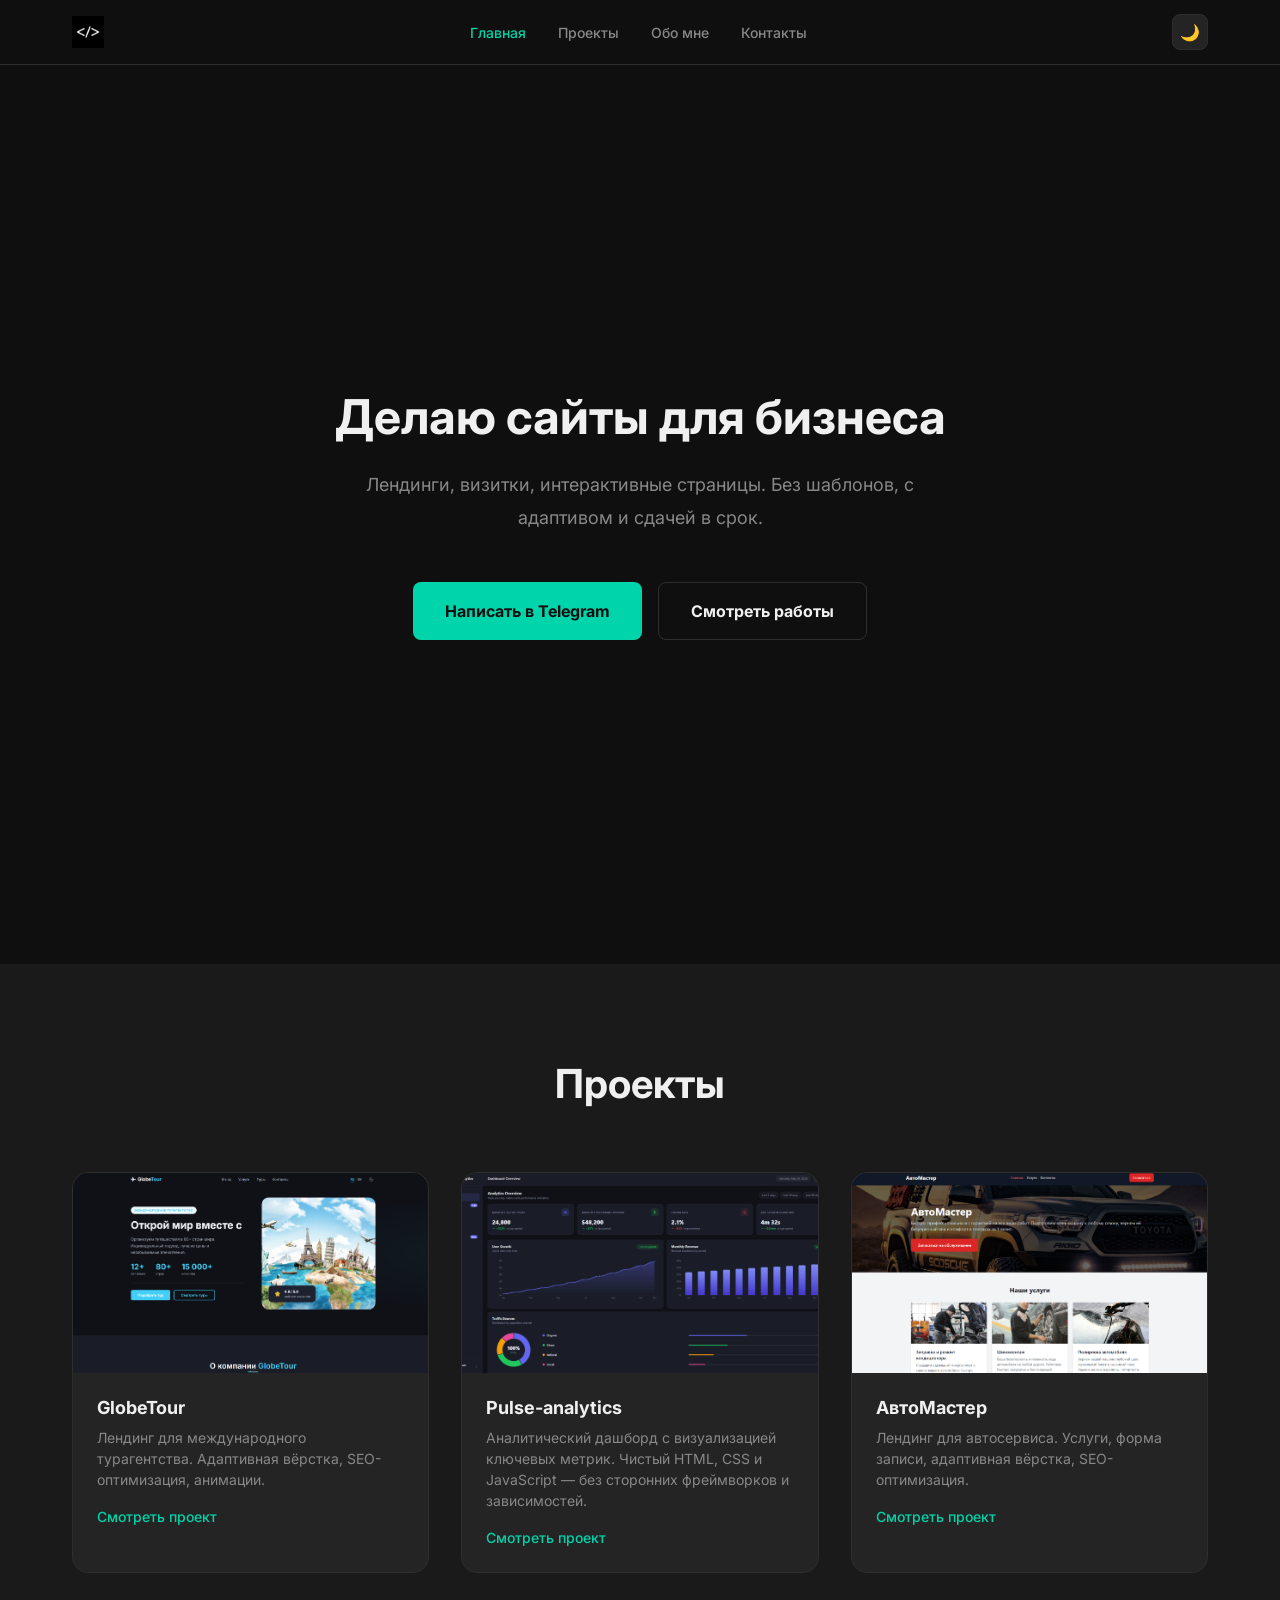
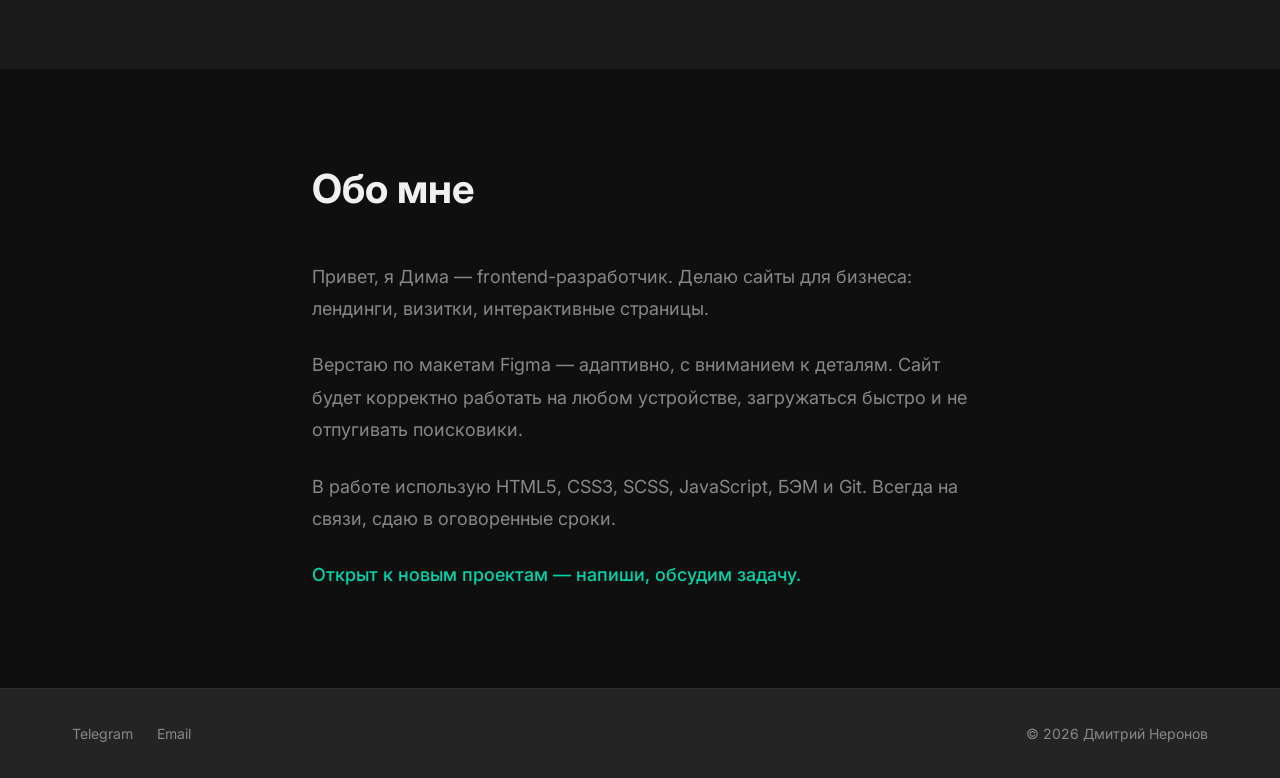
==== commit b9360256: "feat: replace orlov-portfolio with autoservice project" ====
--- a/index.html
+++ b/index.html
@@ -156,21 +156,21 @@
             </article>
             <article class="project-card fade-up fade-up--delay-3">
               <img
-                src="images/projects/orlov-portfolio.jpg"
-                alt="Скриншот сайта-портфолио Orlov-портфолио"
+                src="images/projects/autoservice.jpg"
+                alt="Скриншот сайта АвтоМастер — автосервис в Москве"
                 class="project-card__img"
                 width="600"
                 height="400"
                 loading="lazy"
               />
               <div class="project-card__body">
-                <h3 class="project-card__title">Orlov-portfolio</h3>
+                <h3 class="project-card__title">АвтоМастер</h3>
                 <p class="project-card__desc">
-                  Адаптивная верстка портфолио-сайта по готовому дизайну из
-                  Figma.
+                  Лендинг для автосервиса. Услуги, форма записи, адаптивная
+                  вёрстка, SEO-оптимизация.
                 </p>
                 <a
-                  href="https://isdmitryy.github.io/orlov-portfolio/"
+                  href="https://isdmitryy.github.io/autoservice/"
                   class="project-card__link"
                   target="_blank"
                   rel="noopener noreferrer"
